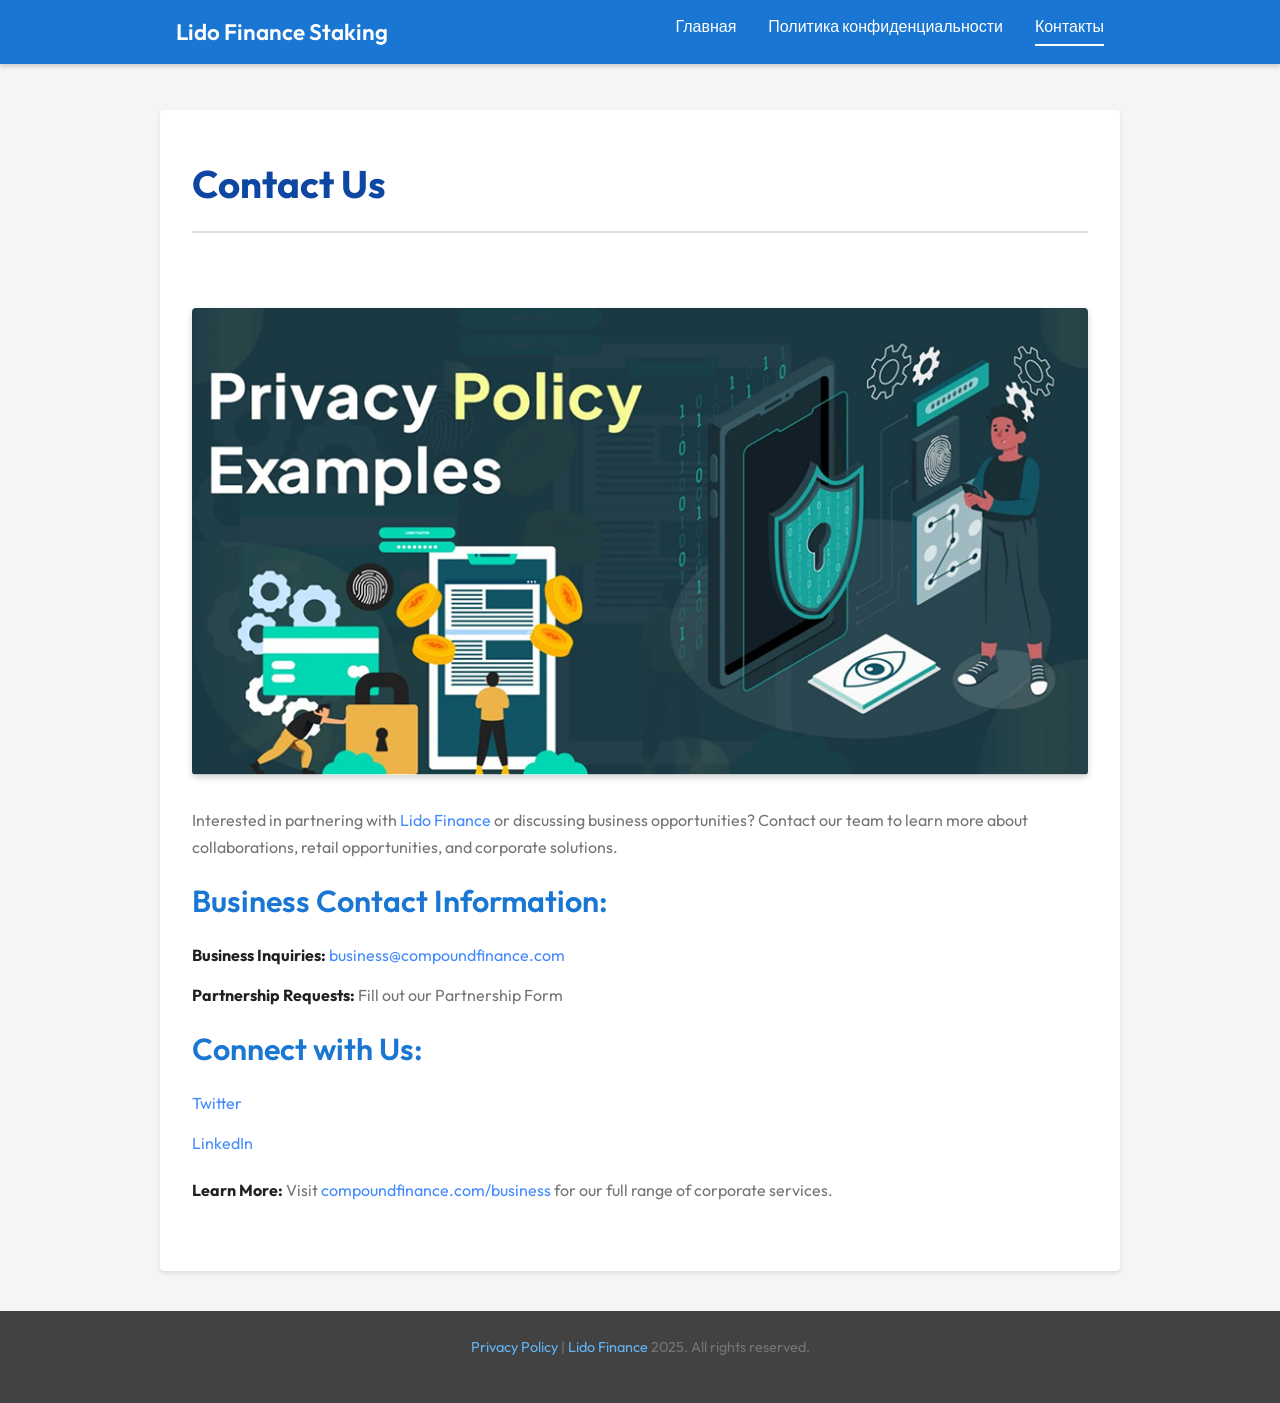
==== contacts.html @ b4635ba0 "init" ====
<!doctype html>
<html lang="ru">
<head>
    <meta charset="UTF-8">
    <meta name="viewport" content="width=device-width, initial-scale=1.0">
    <title>Contact Us - Lido Finance</title> 
    <meta name="description" content="Contact Lido Finance for business inquiries and partnerships.">
    
    <link rel="stylesheet" href="stylesheets/fonts.css">
    <link rel="stylesheet" href="stylesheets/style.css">
</head>
<body>
    <header>
         <div class="content header-content">
            <div class="logo">Lido Finance Staking</div>
            <nav>
                 <button class="burger-menu" id="burger-menu" aria-label="Toggle navigation">
                    <span></span>
                    <span></span>
                    <span></span>
                 </button>
                 <ul class="nav" id="main-nav">
                    <li><a href="index.html">Главная</a></li> 
                    <li><a href="policy.html">Политика конфиденциальности</a></li> 
                    <li><a href="contacts.html" class="active">Контакты</a></li> 
                </ul>
            </nav>
        </div>
    </header>

    <div class="container">
        <h1>Contact Us</h1>

        <div class="content-block contact-info">
             <img src="img/privacy-pic.png" alt="crypto-customer-support-call" class="responsive-img">
             
             <p>Interested in partnering with <a href="https://mtcaccessibility.com/" target="_blank" rel="noopener noreferrer">Lido Finance</a> or discussing business opportunities? Contact our team to learn more about collaborations, retail opportunities, and corporate solutions.</p>
            
             <h2>Business Contact Information:</h2>
            <ul>
                <li><b>Business Inquiries:</b> <a href="mailto:business@compoundfinance.com">business@compoundfinance.com</a></li> 
                <li><b>Partnership Requests:</b> Fill out our Partnership Form</li> 
             </ul>

             <h2>Connect with Us:</h2>
             <ul>
                <li><a href="https://x.com/Lido%20Finance?ref_src=twsrc%5Egoogle%7Ctwcamp%5Eserp%7Ctwgr%5Eauthor" target="_blank" rel="noopener noreferrer">Twitter</a></li>
                <li><a href="https://www.linkedin.com/company/Lido%20Financehq/" target="_blank" rel="noopener noreferrer">LinkedIn</a></li>
            </ul>
             
             <p><b>Learn More:</b> Visit <a href="https://compoundfinance.com/business" target="_blank" rel="noopener noreferrer">compoundfinance.com/business</a> for our full range of corporate services.</p> 
        </div>
    </div>

    <footer>
         <div class="content">
             <p><a href="policy.html">Privacy Policy</a> | <a href="https://mtcaccessibility.com/" target="_blank" rel="noopener noreferrer">Lido Finance</a> 2025. All rights reserved.</p>
        </div>
    </footer>
     <script>
        const burgerMenu = document.getElementById('burger-menu');
        const mainNav = document.getElementById('main-nav');

        burgerMenu.addEventListener('click', () => {
            mainNav.classList.toggle('show');
             burgerMenu.classList.toggle('open');
        });
    </script>
</body>
</html>
---- stylesheets/fonts.css ----
@font-face {
	font-family: 'Outfit';
	src: url('../static/Outfit-Thin.ttf') format('truetype');
	font-weight: 100;
	font-style: normal;
}

@font-face {
	font-family: 'Outfit';
	src: url('../static/Outfit-ExtraLight.ttf') format('truetype');
	font-weight: 200;
	font-style: normal;
}

@font-face {
	font-family: 'Outfit';
	src: url('../static/Outfit-Light.ttf') format('truetype');
	font-weight: 300;
	font-style: normal;
}

@font-face {
	font-family: 'Outfit';
	src: url('../static/Outfit-Regular.ttf') format('truetype');
	font-weight: 400;
	font-style: normal;
}

@font-face {
	font-family: 'Outfit';
	src: url('../static/Outfit-Medium.ttf') format('truetype');
	font-weight: 500;
	font-style: normal;
}

@font-face {
	font-family: 'Outfit';
	src: url('../static/Outfit-SemiBold.ttf') format('truetype');
	font-weight: 600;
	font-style: normal;
}

@font-face {
	font-family: 'Outfit';
	src: url('../static/Outfit-Bold.ttf') format('truetype');
	font-weight: 700;
	font-style: normal;
}

@font-face {
	font-family: 'Outfit';
	src: url('../static/Outfit-ExtraBold.ttf') format('truetype');
	font-weight: 800;
	font-style: normal;
}

@font-face {
	font-family: 'Outfit';
	src: url('../static/Outfit-Black.ttf') format('truetype');
	font-weight: 900;
	font-style: normal;
}
---- stylesheets/style.css ----
@import url('fonts.css');


:root {
    --primary-color: #1976D2; 
    --primary-light: #64B5F6; 
    --primary-dark: #0D47A1; 
    --accent-color: #448AFF; 
    --text-primary: #212121; 
    --text-secondary: #757575; 
    --text-on-primary: #ffffff;
    --background-color: #f5f5f5; 
    --surface-color: #ffffff;
    --border-color: #e0e0e0; 
}



* {
    margin: 0;
    padding: 0;
    box-sizing: border-box;
}

html {
    scroll-behavior: smooth;
}

body {
    font-family: 'Outfit', sans-serif;
    line-height: 1.7;
    color: var(--text-primary);
    background-color: var(--background-color);
    padding-top: 70px; 
    
}

.container {
    max-width: 960px;
    margin: 2.5rem auto;
    padding: 1.5rem 2rem; 
    background-color: var(--surface-color);
    box-shadow: 0 2px 4px rgba(0,0,0,0.1); 
    border-radius: 4px; 
}

.content {
     max-width: 960px;
     margin: 0 auto;
     padding: 0 1rem;
}


header {
    background-color: var(--primary-color);
    color: var(--text-on-primary);
    padding: 0.8rem 0; 
    position: fixed;
    top: 0;
    width: 100%;
    z-index: 1000;
    box-shadow: 0 2px 5px rgba(0,0,0,0.2); 
}

.header-content {
    display: flex;
    justify-content: space-between; 
    align-items: center;
    padding: 0 1rem; 
}

.logo {
    font-size: 1.4rem;
    font-weight: 600; 
    cursor: pointer;
}

header nav {
    display: flex;
    align-items: center;
}

header nav ul.nav {
    list-style: none;
    display: flex;
    margin: 0; 
}

header nav ul.nav li {
    margin-left: 2rem; 
}

header nav ul.nav li a {
    color: var(--text-on-primary);
    text-decoration: none;
    font-weight: 500; 
    padding: 0.5rem 0;
    border-bottom: 2px solid transparent; 
    transition: color 0.3s ease, border-bottom-color 0.3s ease;
}

header nav ul.nav li a:hover,
header nav ul.nav li a.active { 
    color: var(--text-on-primary);
     border-bottom-color: var(--text-on-primary); 
}



.content-block {
    padding: 1.5rem 0;
    margin-bottom: 1.5rem; 
    border-bottom: 1px solid var(--border-color);
}

.content-block:last-child {
    border-bottom: none;
    margin-bottom: 0;
    padding-bottom: 1.5rem; 
}


h1, h2, h3 {
    margin-bottom: 1.2rem;
    line-height: 1.4;
    font-weight: 600; 
    color: var(--text-primary);
}

h1 {
    font-size: 2.4rem; 
    font-weight: 700; 
    padding-top: 1.5rem; 
    border-bottom: 2px solid var(--border-color);
    padding-bottom: 1.2rem;
    color: var(--primary-dark); 
}

h2 {
    font-size: 1.9rem;
    color: var(--primary-color); 
}

h3 {
    font-size: 1.5rem;
    color: var(--text-secondary); 
    font-weight: 500; 
}

p {
    margin-bottom: 1.2rem;
    color: var(--text-secondary); 
}

ul, ol {
    margin-bottom: 1.2rem;
    padding-left: 2.5rem; 
}

li {
    margin-bottom: 0.6rem;
    color: var(--text-secondary);
}

li > b, li > strong {
    color: var(--text-primary); 
}

b, strong {
    font-weight: 700; 
    color: var(--text-primary);
}

a {
    color: var(--accent-color); 
    text-decoration: none;
    transition: color 0.3s ease;
}

a:hover {
    color: var(--primary-dark); 
    text-decoration: underline;
}


.responsive-img {
    max-width: 100%;
    height: auto;
    display: block; 
    margin: 2rem auto; 
    border-radius: 4px; 
    box-shadow: 0 3px 6px rgba(0,0,0,0.16); 
}


.contact-info ul {
    list-style: none;
    padding-left: 0;
}
.contact-info li {
    margin-bottom: 0.8rem;
}



footer {
    background-color: #424242; 
    color: #bdbdbd; 
    text-align: center;
    padding: 1.5rem 0; 
    margin-top: 2.5rem;
    font-size: 0.9rem;
    
     
    
    
}

footer a {
    color: var(--primary-light); 
    text-decoration: none;
    transition: color 0.3s ease;
}

footer a:hover {
    color: var(--text-on-primary); 
     text-decoration: underline;
}


.burger-menu {
    display: none; 
    cursor: pointer;
    background: none;
    border: none;
    padding: 0;
}

.burger-menu span {
    display: block;
    width: 25px;
    height: 3px;
    background-color: var(--text-on-primary);
    margin: 5px 0;
    transition: all 0.3s ease-in-out;
}


.burger-menu.open span:nth-child(1) {
    transform: translateY(8px) rotate(45deg);
}
.burger-menu.open span:nth-child(2) {
    opacity: 0;
}
.burger-menu.open span:nth-child(3) {
    transform: translateY(-8px) rotate(-45deg);
}



@media (max-width: 768px) {
    body {
        padding-top: 60px; 
    }
    .container {
        margin: 1.5rem auto;
        padding: 1rem 1.5rem;
    }
    
    h1 { font-size: 2rem; }
    h2 { font-size: 1.6rem; }
    h3 { font-size: 1.3rem; }
    
    
     .header-content {
        padding: 0 1rem; 
    }

     .logo {
        font-size: 1.2rem;
    }

    
    .burger-menu {
        display: block; 
        margin-left: 1rem; 
    }

    
    header nav ul.nav {
        display: none; 
        position: absolute;
        top: 100%; 
        left: 0;
        width: 100%;
        background-color: var(--primary-color);
        flex-direction: column;
        align-items: center;
        padding: 0;
        margin: 0;
        max-height: 0; 
        overflow: hidden;
        transition: max-height 0.4s ease-out, padding 0.4s ease-out; 
        box-shadow: 0 4px 6px rgba(0,0,0,0.1);
    }
    
    header nav ul.nav.show {
        display: flex; 
        max-height: 500px; 
        
    }

    header nav ul.nav li {
        margin: 0;
        width: 100%;
        text-align: center;
    }
    
    header nav ul.nav li a {
        display: block; 
        padding: 1rem;
        border-bottom: 1px solid var(--primary-light); 
        width: 100%;
        transition: background-color 0.3s ease;
    }
     header nav ul.nav li:last-child a {
        border-bottom: none;
    }

    header nav ul.nav li a:hover,
    header nav ul.nav li a.active {
        background-color: var(--primary-dark); 
        border-bottom-color: var(--primary-light); 
    }
}
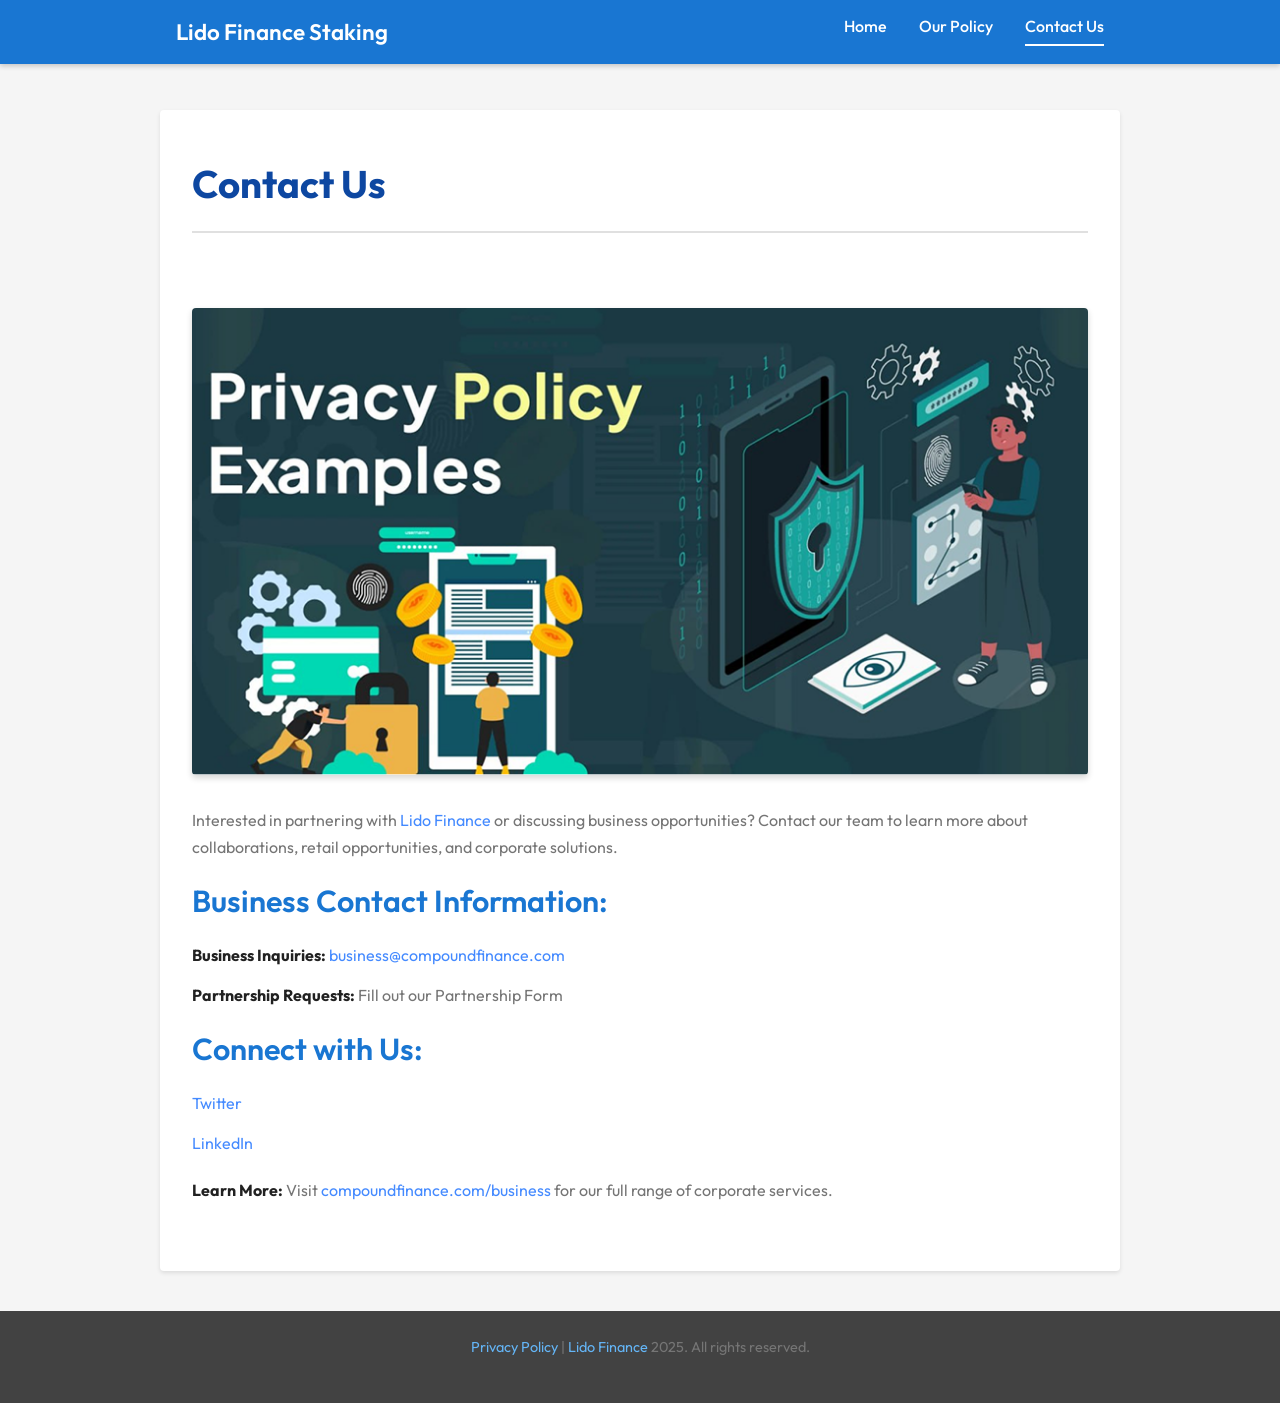
==== commit 2faa8df5: "1" ====
--- a/contacts.html
+++ b/contacts.html
@@ -20,9 +20,9 @@
                     <span></span>
                  </button>
                  <ul class="nav" id="main-nav">
-                    <li><a href="index.html">Главная</a></li> 
-                    <li><a href="policy.html">Политика конфиденциальности</a></li> 
-                    <li><a href="contacts.html" class="active">Контакты</a></li> 
+                    <li><a href="index.html">Home</a></li> 
+                    <li><a href="policy.html">Our Policy</a></li> 
+                    <li><a href="contacts.html" class="active">Contact Us</a></li> 
                 </ul>
             </nav>
         </div>
